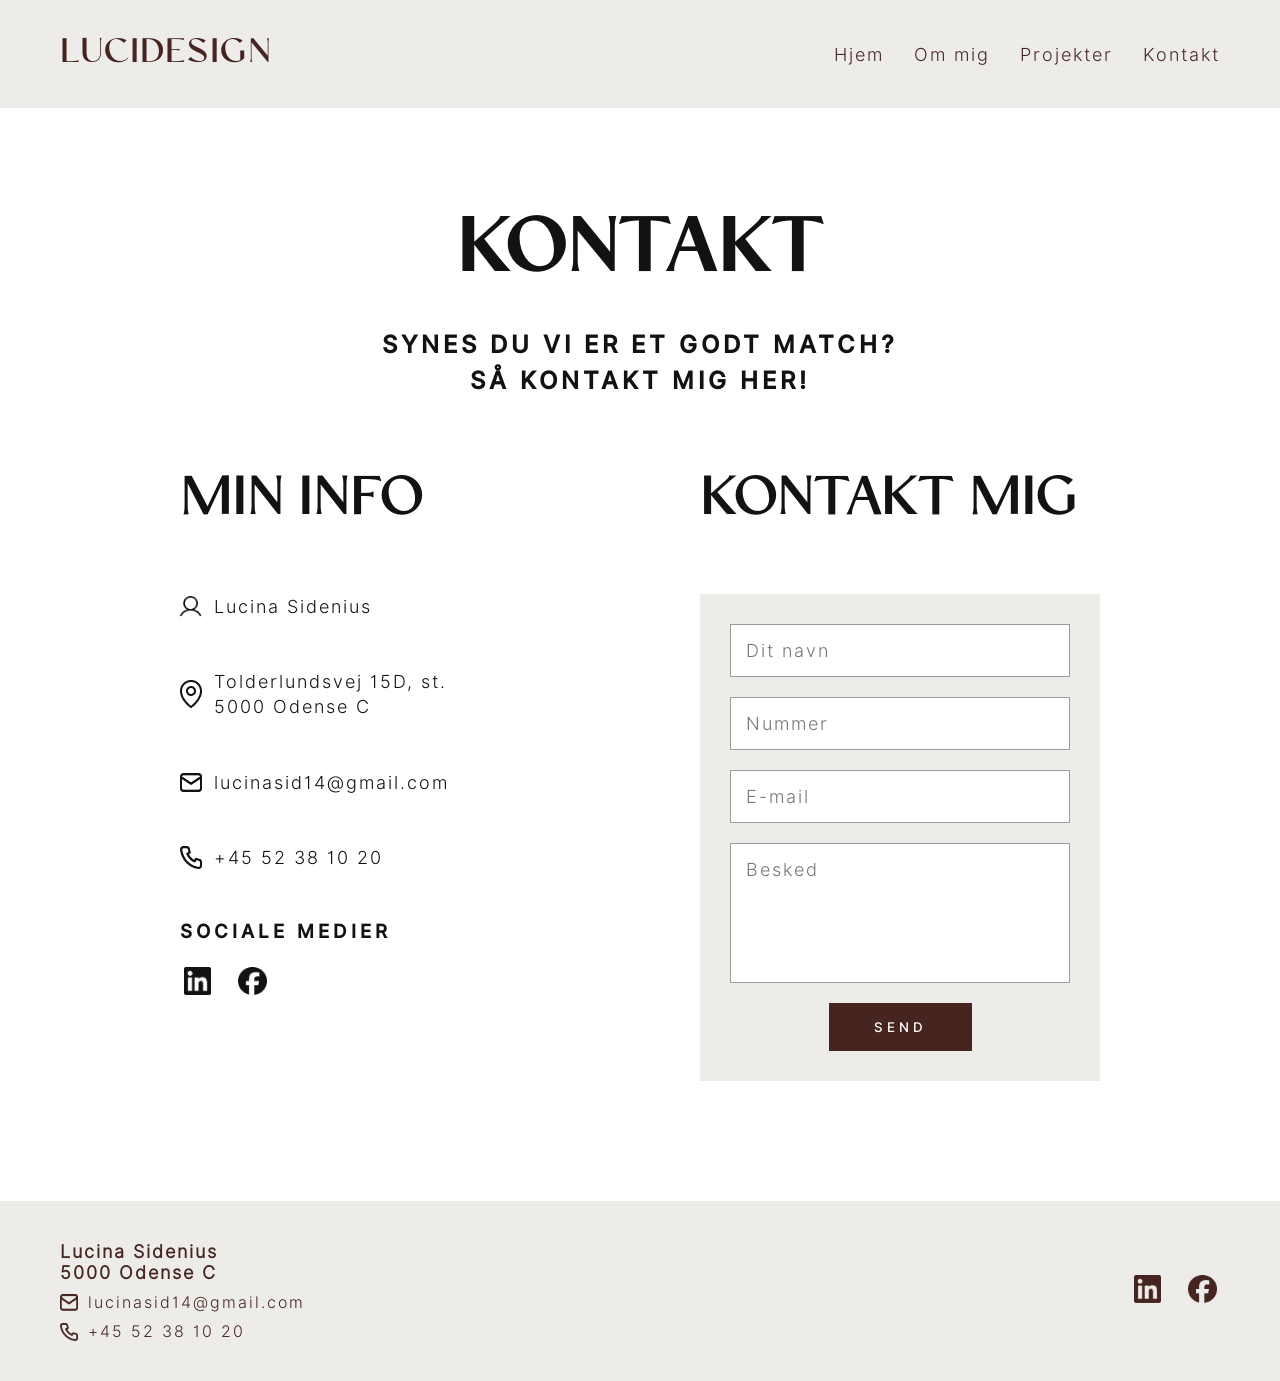
==== kontakt.html @ e4382f4a "1. change" ====
<!DOCTYPE html>
<html lang="en">
<head>
    <meta charset="UTF-8">
    <meta name="viewport" content="width=device-width, initial-scale=1.0">
    <title>Lucidesign</title>
    <link rel="stylesheet" href="style.css">
</head>
<body>
    <header>
        <nav>
            <a href="index.html" class="logo">LUCIDESIGN</a>

            <ul>
                <li><a href="index.html">Hjem</a></li>
                <li><a href="ommig.html">Om mig</a></li>
                <li><a href="projekter.html">Projekter</a></li>
                <li><a href="kontakt.html">Kontakt</a></li>
            </ul>
        </nav>
    </header>

    <section class="contact-page">
        <h1>KONTAKT</h1>
        <h2>SYNES DU VI ER ET GODT MATCH?<br>SÅ KONTAKT MIG HER!</h2>

        <div class="contact-container">
            <div class="contact-left">
                <h2>MIN INFO</h2>
                 <div class="info-block">
                
                <p class="contact-info_1">
                    <img src="ikoner/person.png" alt="Person ikon">  
                    Lucina Sidenius
                </p>

                <p class="contact-info_1">
                    <img src="ikoner/lokation.png" alt="lokation ikon">
                    Tolderlundsvej 15D, st.<br>
                    5000 Odense C
                </p>

                <p class="contact-info_1">
                    <img src="ikoner/mailsort.png" alt="Mail ikon">
                    lucinasid14@gmail.com
                </p>

                <p class="contact-info_1">
                    <img src="ikoner/tlfsort.png" alt="Telefon ikon">
                    +45 52 38 10 20
                </p>
            </div>

            <h3 class="social-title">SOCIALE MEDIER</h3>

            <div class="socials">
                <a href="https://www.linkedin.com/in/lucina-sidenius-3572bb222/" target="_blank">
                    <img src="ikoner/insort.png" alt="in ikon">
                </a>

                <a href="https://www.facebook.com/profile.php?id=100013432217667" target="_blank">
                    <img src="ikoner/fbsort.png" alt="fb ikon">
                </a>
            </div>

        </div>

        <div class="contact-right">

            <h2>KONTAKT MIG</h2>

            <form class="contact-form">

                <input type="text" placeholder="Dit navn">

                <input type="text" placeholder="Nummer">

                <input type="email" placeholder="E-mail">

                <textarea placeholder="Besked"></textarea>

                <button type="submit">SEND</button>

            </form>

        </div>

        </div>
    </section>

     <footer>
        <div>
            <h2>Lucina Sidenius</h2>
            <h2>5000 Odense C</h2>
            
           <p class="contact-info">
    <img src="ikoner/mail.png" alt="Mail ikon">
    lucinasid14@gmail.com
</p>

<p class="contact-info">
    <img src="ikoner/tlf.png" alt="Telefon ikon">
    +45 52 38 10 20
</p>
        </div>

<div class="socials">
    <a href="https://www.linkedin.com/in/lucina-sidenius-3572bb222/" target="_blank">
        <img src="ikoner/linkedin.png" alt="LinkedIn">
    </a>

    <a href="https://www.facebook.com/profile.php?id=100013432217667" target="_blank">
        <img src="ikoner/facebook.png" alt="FaceBook">
    </a>
</div>
</footer>


</body>
</html>
---- style.css ----
@font-face {
    font-family: "Conso Medium";
    src: url(Conso/OTF/Conso-Medium.otf);
}

@font-face {
    font-family: "Conso Regular";
    src: url(Conso/OTF/Conso-Regular.otf);
}


@font-face {
    font-family: "Inter Medium";
    src: url(inter/Inter-Medium.otf);
}

@font-face {
    font-family: "Inter Light";
    src: url(inter/Inter-Light-BETA.otf);
}

* {
    margin: 0;
    padding: 0;
    box-sizing: border-box;
}

body {
    font-family: "Inter Light";
    background-color: white;
    color: #121212;
}

nav {
    display: flex;
    justify-content: space-between; /*logoet ryger til venstre og menuen til højre*/
    align-items: center;
    padding: 20px 60px;
    background-color: #edece8;

    position: fixed;
    top: 0;
    width: 100%;
    z-index: 1000;
}

.logo {
    font-family: "Conso Medium";
    font-size: 32px;
    color: #462521;
    text-decoration: none;
    letter-spacing: 0.5px;
}

.logo:hover {
    border-bottom: none;
}

nav ul {
    display: flex;
    list-style: none;
    gap: 30px; /*afstand mellem menupunkterne*/
}

nav a {
    text-decoration: none;
    color: #462521;
    font-size: 18px;
    letter-spacing: 2px;
}

nav ul a:hover {
    border-bottom: 1px solid #462521;
}

.hero {
    height: 100vh; /*90% af skærmens højde*/
    background-image: url("hero.jpg");
    background-size: cover; /*billedet fylder hele sektionen*/
    background-position: center;
    display: flex;
    justify-content: center;
    align-items: center;
    text-align: center;
}

.hero-text h1 {
    font-size: 70px;
    font-family: "Conso Medium";
}

.hero-text h2 {
    font-size: 24px;
    margin-bottom: 50px;
    font-family: "Inter Medium";
    letter-spacing: 4px;
}

.btn {
    display: inline-block;
    background-color: #462521;
    color: white;
    padding: 15px 40px;
    text-decoration: none;
    font-family: "Inter Medium";
    letter-spacing: 4px;
}

.btn:hover {
    background-color: #2f1919;
}

.home-preview {
    background-color: white;
    display: flex;
    justify-content: center;
    align-items: center;
    gap: 100px;
    padding: 120px 80px;
}

.home-text {
    max-width: 430px;
}

.home-text h2 {
    font-size: 50px;
    margin-bottom: 40px;
    font-family: "Conso Regular";
    line-height: 1;
}

.home-text p {
    line-height: 1.7;
    margin-bottom: 50px;
    letter-spacing: 1px;
    font-size: 18px;
}

.home-image img {
    width: 350px;
    height: 420px;
    object-fit: cover;
}

.projects {
    background-color: #e8f6fb;
    padding: 90px 80px 140px;
}

.projects h2 {
    text-align: center;
    font-family: "Conso Medium";
    font-size: 50px;
    margin-bottom: 60px;
}

.project-grid {
    display: grid;
    grid-template-columns: repeat(3, 1fr);
    gap: 30px;
    background-color: #e8f6fb;
}

.project-card {
    background-color: white;
    padding: 10px;
    transition:
        transform 0.35s cubic-bezier(0.22, 1, 0.36, 1),
        box-shadow 0.35s cubic-bezier(0.22, 1, 0.36, 1);
}

.project-card img {
    width: 400px;
    height: 400px;
    display: block;
    object-fit: cover;
}

.project-card p {
    font-family: "Inter Medium";
    margin-top: 10px;
    letter-spacing: 2px;
    font-size: 24px;
}

.project-card:hover {
    transform: scale(1.03);
    box-shadow: 0 18px 32px rgba(0, 0, 0, 0.28)
}

footer {
    background-color: #edece8;
    padding: 40px 60px;
    display: flex;
    justify-content: space-between;
    align-items: center;
    letter-spacing: 2px;
    color: #462521;
}

footer h2 {
    font-size: 18px;
}

.contact-info {
    display: flex;
    align-items: center;
    gap: 10px;
    margin-top: 10px;
}

.contact-info img {
    width: 18px;
    height: 18px;
    object-fit: contain;
}

.socials {
    display: flex;
    gap: 20px;
}

.socials img {
    width: 28px;
    height: 28px;
    object-fit: contain;
}

.about-page {
    background-color: white;
    padding: 140px 80px 100px;
}

.page-title {
    font-family: "Conso Medium";
    font-size: 70px;
    text-align: center;
    margin: 40px 0 120px 0;
}

.about-section {
    display: flex;
    align-items: center;
    justify-content: center;
    gap: 80px;
    margin-bottom: 100px;
}

.reverse {
    flex-direction: row-reverse;
}

.about-text {
    max-width: 420px;
}

.about-text h2 {
    font-size: 50px;
    font-family: "Conso Regular";
    margin-bottom: 30px;
    line-height: 1;
}

.about-text p {
    font-size: 18px;
    line-height: 1.7;
    letter-spacing: 1px;
}

.about-image img {
    width: 380px;
    height: 475px;
    object-fit: cover;
}

.skills {
    background-color: #edece8;
    padding: 90px 80px 140px;
    text-align: center;
}

.skills h2 {
    font-family: "Conso Medium";
    font-size: 50px;
    color: #462521;
}

.skills-text {
    font-family: "Inter Medium";
    font-size: 24px;
    letter-spacing: 4px;
    line-height: 1.5;
    text-align: center;
    color: #462521;
    margin-bottom: 50px;
}

.skills-grid {
    display: grid;
    grid-template-columns: repeat(4, 120px);
    justify-content: center;
    gap: 50px;
}

.skills-grid img {
    width: 100px;
    height: 100px;
    object-fit: contain;
}

.contact-section {
    background-color: #e8f6fb;
    padding: 90px 80px 140px;
    text-align: center;
}

.contact-section h2 {
    font-family: "Conso Medium";
    font-size: 50px;
}

.contact-section p {
    font-family: "Inter Medium";
    font-size: 24px;
    letter-spacing: 4px;
    line-height: 1.5;
    text-align: center;
    color: #121212;
    margin-bottom: 50px;
}

.project-page {
    background-color: white;
    padding: 180px 60px 100px;
}

.project-page h1 {
    font-family: "Conso Medium";
    font-size: 70px;
    color: #121212;
    text-align: center;
}

.project-page p {
    font-family: "Inter Medium";
    font-size: 24px;
    letter-spacing: 4px;
    line-height: 1.5;
    text-align: center;
    color: #121212;
    margin-bottom: 50px;
}

.project-card_1 {
    background-color: white;
    padding: 10px;
    display: flex;
    flex-direction: column;
    height: 100%;
    transition:
        transform 0.35s cubic-bezier(0.22, 1, 0.36, 1),
        box-shadow 0.35s cubic-bezier(0.22, 1, 0.36, 1);
}

.project-card_1:hover {
    transform: scale(1.03);
    box-shadow: 0 18px 32px rgba(0, 0, 0, 0.28)
}

.project-card_1 img {
    width: 400px;
    height: 400px;
    display: block;
    object-fit: cover;
}

.project-card_1 h2 {
    font-family: "Inter Medium";
    font-size: 24px;
    margin-top: 10px;
    margin-bottom: 1px;
    letter-spacing: 2px;
    text-align: left;
}

.project-card_1 p {
    font-family: "Inter Light";
    margin-top: 10px;
    margin-bottom: 30px;
    letter-spacing: 1px;
    text-align: left;
    font-size: 18px;
    gap: 15px;
}

.project-btn {
    align-self: center;
    margin-top: auto;
    display: inline-block;
    text-decoration: none;
    border: 1px solid #462521;
    color: #462521;
    padding: 15px 35px;
    font-family: "Inter Medium";
    letter-spacing: 4px;
    margin-bottom: 30px;
}

.project-btn:hover {
    background-color: #462521;
    color: white;
}


.contact-page {
    padding: 180px 80px 120px;
    background-color: white;
}

.contact-page h1 {
    font-family: "Conso Medium";
    font-size: 70px;
    text-align: center;
}

.contact-page > h2 {
   font-family: "Inter Medium";
    font-size: 24px;
    letter-spacing: 4px;
    line-height: 1.5;
    text-align: center;
    color: #121212;
    margin-bottom: 50px; 
}

.contact-intro {
    text-align: center;
    font-family: "Inter Medium";
    letter-spacing: 4px;
    line-height: 1.5;
    margin-bottom: 100px;
}

.contact-container {
    display: flex;
    justify-content: center;
    gap: 120px;
    align-items: flex-start;
}

.contact-left,
.contact-right {
    width: 400px;
}

.contact-left p {
    font-family: "Inter Light";
    letter-spacing: 2px;
    text-align: left;
    font-size: 18px;
    line-height: 1.4;
}

.contact-left h2,
.contact-right h2 {
    font-family: "Conso Regular";
    font-size: 50px;
    margin-bottom: 40px;
}

.info-block {
    display: flex;
    flex-direction: column;
    gap: 50px;
}

.contact-info_1 {
    display: flex;
    align-items: center;
    gap: 12px;
}

.contact-info_1 img {
    width: 22px;
}

.social-title {
    margin-top: 50px;
    margin-bottom: 25px;
    letter-spacing: 4px;
    font-family: "Inter Medium";
}

.socials {
    display: flex;
    gap: 20px;
}

.socials img {
    width: 35px;
}

.contact-form {
    background-color: #edece8;
    padding: 30px;
    display: flex;
    flex-direction: column;
    gap: 20px;
}

.contact-form input,
.contact-form textarea {
    padding: 15px;
    border: 1px solid #999;
    font-family: "Inter Light";
    font-size: 18px;
    letter-spacing: 2px;
    background-color: white;
}

.contact-form textarea {
    height: 140px;
    resize: none;
}

.contact-form button {
    background-color: #462521;
    color: white;
    border: none;
    padding: 16px 45px;
    font-family: "Inter Medium";
    letter-spacing: 4px;
    cursor: pointer;
    width: fit-content;
    align-self: center;
}

.contact-form button:hover {
    background-color: #2f1919;
}

@media (max-width: 768px) {

    nav {
        padding: 20px;
        flex-direction: column;
        gap: 20px;
    }

    nav ul {
        gap: 15px;
        flex-wrap: wrap;
        justify-content: center;
    }

    .hero {
    background-position: 30% center;
}

    .hero-text h1,
    .page-title,
    .project-page h1,
    .contact-page h1 {
        font-size: 40px;
    }

    .about-text h2,
    .contact-left h2,
    .contact-right h2,
    .skills h2,
    .projects > h2,
    .contact-subtitle h2,
    .home-text h2,
    .contact-section h2 {
        font-size: 30px !important;
    }


    .hero-text h2,
    .skills-text,
    .contact-page h2,
    .project-page p,
    .contact-section p {
        font-size: 18px;
        letter-spacing: 2px;
    }

    .project-card_1 h2,
    .project-card p {
    font-size: 20px;
}

    .home-preview,
    .about-section,
    .contact-container {
        flex-direction: column;
        text-align: center;
    }

    .home-text,
    .about-text,
    .contact-left,
    .contact-right {
        max-width: 100%;
        width: 100%;
    }

    .project-grid {
        grid-template-columns: 1fr;
    }

    .project-card img,
    .project-card_1 img,
    .about-image img,
    .home-image img {
        width: 100%;
        height: 300px;
        object-fit: cover;
    }

    .skills-grid {
        grid-template-columns: repeat(4, 70px);
        justify-content: center;
        gap: 15px;
    }

    .skills-grid img {
        width: 75px;
        height: 75px;
        object-fit: contain;
    }

    footer {
        flex-direction: column;
        gap: 30px;
        text-align: center;
    }

    .contact-info {
        justify-content: center;
    }

    .contact-info_1 {
        justify-content: center;
    }

    .socials {
        justify-content: center;
    }


    .projects,
    .about-page,
    .contact-page,
    .project-page,
    .skills,
    .contact-section {
        padding-left: 25px;
        padding-right: 25px;
    }

    .contact-form {
        width: 100%;
    }

    .home-text p,
    .about-text p,
    .contact-left p {
    font-size: 16px;
    line-height: 1.6;
    letter-spacing: 1px;
}
}
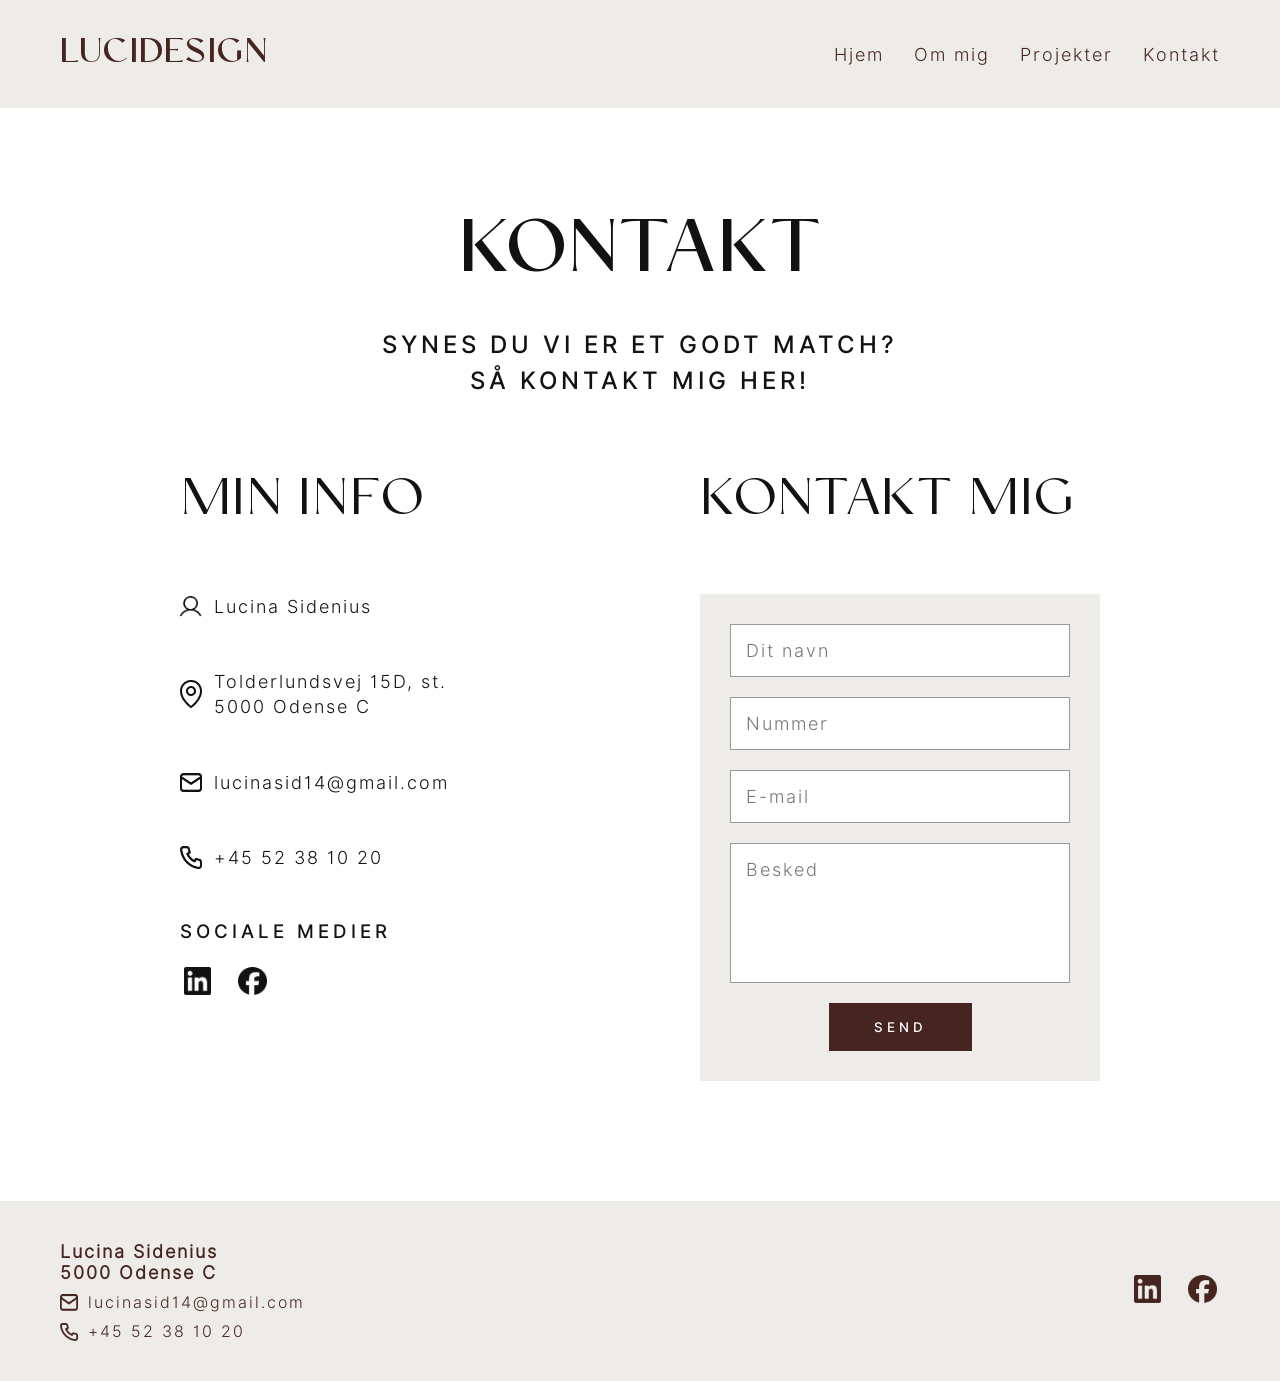
==== commit 801ed7c4: "billeder" ====
--- a/kontakt.html
+++ b/kontakt.html
@@ -20,6 +20,7 @@
         </nav>
     </header>
 
+    <main>
     <section class="contact-page">
         <h1>KONTAKT</h1>
         <h2>SYNES DU VI ER ET GODT MATCH?<br>SÅ KONTAKT MIG HER!</h2>
@@ -87,6 +88,7 @@
 
         </div>
     </section>
+    </main>
 
      <footer>
         <div>
--- a/style.css
+++ b/style.css
@@ -1,22 +1,29 @@
 @font-face {
     font-family: "Conso Medium";
-    src: url(Conso/OTF/Conso-Medium.otf);
+    src: url(Conso/WOFF2/Conso\ Medium.woff2);
+    font-weight: 500;
 }
 
 @font-face {
     font-family: "Conso Regular";
-    src: url(Conso/OTF/Conso-Regular.otf);
+    src: url(Conso/WOFF2/Conso\ Regular.woff2);
+    font-weight: 400;
 }
 
 
 @font-face {
     font-family: "Inter Medium";
     src: url(inter/Inter-Medium.otf);
+    font-weight: 500;
 }
 
 @font-face {
     font-family: "Inter Light";
     src: url(inter/Inter-Light-BETA.otf);
+}
+
+html {
+    scroll-behavior: smooth;
 }
 
 * {
@@ -46,6 +53,7 @@
 
 .logo {
     font-family: "Conso Medium";
+    font-weight: 500;
     font-size: 32px;
     color: #462521;
     text-decoration: none;
@@ -82,11 +90,13 @@
     justify-content: center;
     align-items: center;
     text-align: center;
+    position: relative;
 }
 
 .hero-text h1 {
     font-size: 70px;
     font-family: "Conso Medium";
+    font-weight: 500;
 }
 
 .hero-text h2 {
@@ -94,6 +104,7 @@
     margin-bottom: 50px;
     font-family: "Inter Medium";
     letter-spacing: 4px;
+    font-weight: 500;
 }
 
 .btn {
@@ -103,11 +114,33 @@
     padding: 15px 40px;
     text-decoration: none;
     font-family: "Inter Medium";
+    font-weight: 500;
     letter-spacing: 4px;
 }
 
 .btn:hover {
     background-color: #2f1919;
+}
+
+.scroll-arrow {
+    position: absolute;
+    bottom: 40px;
+    left: 50%;
+    transform: translateX(-50%);
+    font-size: 40px;
+    text-decoration: none;
+    color: #ffffff;
+    animation: bounce 1.8s infinite;
+}
+
+@keyframes bounce {
+    0%, 100% {
+        transform: translateX(-50%) translateY(0);
+    }
+
+    50% {
+        transform: translateX(-50%) translateY(10px);
+    }
 }
 
 .home-preview {
@@ -127,6 +160,7 @@
     font-size: 50px;
     margin-bottom: 40px;
     font-family: "Conso Regular";
+    font-weight: 400;
     line-height: 1;
 }
 
@@ -151,6 +185,7 @@
 .projects h2 {
     text-align: center;
     font-family: "Conso Medium";
+    font-weight: 500;
     font-size: 50px;
     margin-bottom: 60px;
 }
@@ -179,8 +214,9 @@
 
 .project-card p {
     font-family: "Inter Medium";
+    font-weight: 500;
     margin-top: 10px;
-    letter-spacing: 2px;
+    letter-spacing: 4px;
     font-size: 24px;
 }
 
@@ -234,6 +270,7 @@
 
 .page-title {
     font-family: "Conso Medium";
+    font-weight: 500;
     font-size: 70px;
     text-align: center;
     margin: 40px 0 120px 0;
@@ -258,6 +295,7 @@
 .about-text h2 {
     font-size: 50px;
     font-family: "Conso Regular";
+    font-weight: 400;
     margin-bottom: 30px;
     line-height: 1;
 }
@@ -282,12 +320,14 @@
 
 .skills h2 {
     font-family: "Conso Medium";
+    font-weight: 500;
     font-size: 50px;
     color: #462521;
 }
 
 .skills-text {
     font-family: "Inter Medium";
+    font-weight: 500;
     font-size: 24px;
     letter-spacing: 4px;
     line-height: 1.5;
@@ -317,11 +357,13 @@
 
 .contact-section h2 {
     font-family: "Conso Medium";
+    font-weight: 500;
     font-size: 50px;
 }
 
 .contact-section p {
     font-family: "Inter Medium";
+    font-weight: 500;
     font-size: 24px;
     letter-spacing: 4px;
     line-height: 1.5;
@@ -337,6 +379,7 @@
 
 .project-page h1 {
     font-family: "Conso Medium";
+    font-weight: 500;
     font-size: 70px;
     color: #121212;
     text-align: center;
@@ -344,6 +387,7 @@
 
 .project-page p {
     font-family: "Inter Medium";
+    font-weight: 500;
     font-size: 24px;
     letter-spacing: 4px;
     line-height: 1.5;
@@ -377,10 +421,11 @@
 
 .project-card_1 h2 {
     font-family: "Inter Medium";
+    font-weight: 500;
     font-size: 24px;
     margin-top: 10px;
     margin-bottom: 1px;
-    letter-spacing: 2px;
+    letter-spacing: 4px;
     text-align: left;
 }
 
@@ -403,6 +448,7 @@
     color: #462521;
     padding: 15px 35px;
     font-family: "Inter Medium";
+    font-weight: 500;
     letter-spacing: 4px;
     margin-bottom: 30px;
 }
@@ -412,6 +458,161 @@
     color: white;
 }
 
+ .popup {
+    position: fixed; /*popuppen ligger ovenpå hele siden*/
+    inset: 0; /*popuppen fylder hele skærmen*/
+    width: 100vw;
+    height: 100vh;
+    background: rgba(0,0,0,0.75); /*mørk gennemsigtig baggrund*/
+    display: flex;
+    justify-content: center;
+    align-items: center;
+    opacity: 0; /*popup usynlig indtil man trykker på læs mere*/
+    visibility: hidden; /*popuppen kan ikke klikkes på*/
+    transition: 0.3s; /*pop uppen fader blødt ind*/
+    z-index: 99999; /*virker kun med position og er en pritoritering for hvor langt fremme på siden den er*/
+    overflow-y: auto; /*scroller vises kun hvis nødvendigt fx hvis popuppen bliver for høj*/
+    padding: 30px;
+}
+
+.popup:target {
+    opacity: 1;
+    visibility: visible; /*nu bliver pop uppen synlig hvis man klikker på læs mere*/ 
+}
+
+.popup:target {
+    opacity: 1;
+    visibility: visible;
+}
+
+
+.background-popup {
+    position: relative; /*Position: relative bruges til at skabe et referencepunkt for elementer med position: absolute. I min popup bruger jeg det, så luk-knappen kan placeres korrekt inde i popup-boksen.*/
+    background: #ffffff;
+    width: 48vw;
+    max-width: 900px;
+    padding: 22px;
+}
+
+
+.close-btn {
+    position: absolute; /*placeres ift referencepunktet*/
+    top: 18px;
+    right: 18px;
+    width: 46px;
+    height: 46px;
+    background: white;
+    border-radius: 50%;
+    display: flex;
+    justify-content: center;
+    align-items: center;
+    text-decoration: none;
+    color: #121212;
+    font-size: 34px;
+    line-height: 1;
+    z-index: 999999;
+}
+
+.slider {
+    position: relative;
+    overflow: hidden;
+    width: 100%;
+}
+
+.slider-track {
+    display: flex;
+    transition: transform 0.4s ease;
+}
+
+.slider-track img {
+    width: 100%; /*fylder hele sliderens bredde*/
+    flex-shrink: 0; /*billedet må ikke krympe*/
+    max-height: 68vh; /* må maks fylde 68% af skærmens højde*/
+    object-fit: contain; /*hele billedet skal kunne ses uden at blive beskåret*/
+}
+
+.slider-btn {
+    position: absolute; /*pilen placeres ovenpå slideren*/
+    top: 50%; /*pilen starter midt på slideren lodret*/
+    transform: translateY(-50%); /*flytter pilen lidt op så den centrere præcist*/
+    background: transparent;
+    border: none;
+    color: #ffffff;
+    font-size: 70px;
+    font-weight: 300;
+    font-family: "Inter Light";
+    cursor: pointer; /*bliver en hånd ved hover*/
+    z-index: 10; /*pilen ligger ovenpå billederne*/
+    transition: opacity 0.3s ease;
+    line-height: 1;
+}
+
+.slider-btn:hover {
+    opacity: 0.5;
+}
+
+.prev {
+    left: 10px;
+}
+
+.next {
+    right: 10px;
+}
+
+.popup-collage {
+    width: 100%;
+    max-height: 68vh;
+    object-fit: contain;
+    display: block;
+    margin: 0 auto 18px auto; 
+}
+
+
+.popup-text {
+    padding-top: 18px;
+}
+
+.popup-text h2 {
+    font-family: "Inter Medium";
+    font-weight: 500;
+    font-size: 24px;
+    letter-spacing: 4px;
+    margin-bottom: 10px;
+}
+
+.popup-text p {
+    font-family: "Inter Light";
+    font-size: 18px;
+    line-height: 1.6;
+    letter-spacing: 1px;
+}
+
+.popup-video { /*containeren omkring videoen*/
+    display: flex;
+    justify-content: center;
+}
+
+.popup-video video { /*min mp 4 video*/
+    width: 100%;
+    max-width: 1000px;
+    max-height: 75vh;
+    display: block;
+    object-fit: contain;
+    border-radius: 10px;
+}
+
+.video-popup {
+    width: 70vw;
+    max-width: 1200px;
+}
+
+.popup-video iframe { /*reel*/
+    width: 320px;
+    height: 570px;
+    border: none;
+    overflow: hidden;
+}
+
 
 .contact-page {
     padding: 180px 80px 120px;
@@ -420,12 +621,14 @@
 
 .contact-page h1 {
     font-family: "Conso Medium";
+    font-weight: 500;
     font-size: 70px;
     text-align: center;
 }
 
 .contact-page > h2 {
    font-family: "Inter Medium";
+   font-weight: 500;
     font-size: 24px;
     letter-spacing: 4px;
     line-height: 1.5;
@@ -437,6 +640,7 @@
 .contact-intro {
     text-align: center;
     font-family: "Inter Medium";
+    font-weight: 500;
     letter-spacing: 4px;
     line-height: 1.5;
     margin-bottom: 100px;
@@ -465,6 +669,7 @@
 .contact-left h2,
 .contact-right h2 {
     font-family: "Conso Regular";
+    font-weight: 400;
     font-size: 50px;
     margin-bottom: 40px;
 }
@@ -490,6 +695,7 @@
     margin-bottom: 25px;
     letter-spacing: 4px;
     font-family: "Inter Medium";
+    font-weight: 500;
 }
 
 .socials {
@@ -530,6 +736,7 @@
     border: none;
     padding: 16px 45px;
     font-family: "Inter Medium";
+    font-weight: 500;
     letter-spacing: 4px;
     cursor: pointer;
     width: fit-content;
@@ -556,14 +763,30 @@
 
     .hero {
     background-position: 30% center;
-}
-
-    .hero-text h1,
+    padding: 0 20px;
+}
+
     .page-title,
     .project-page h1,
     .contact-page h1 {
         font-size: 40px;
     }
+
+    .hero-text {
+        max-width: 100%;
+        padding: 0 10px;
+    }
+
+    .hero-text h1 {
+        font-size: 34px;
+        line-height: 1.1;
+    }
+
+    .hero-text h2 {
+        font-size: 16px;
+        line-height: 1.4;
+    }
+
 
     .about-text h2,
     .contact-left h2,
@@ -577,7 +800,6 @@
     }
 
 
-    .hero-text h2,
     .skills-text,
     .contact-page h2,
     .project-page p,
@@ -671,4 +893,153 @@
     line-height: 1.6;
     letter-spacing: 1px;
 }
-}
+
+  .popup {
+    padding: 16px;
+    }
+
+    .background-popup {
+        width: 90vw;
+        max-height: 85vh;
+        overflow-y: auto;
+        padding: 18px;
+}
+
+    .popup-collage {
+        max-height: none;
+    }
+
+   .popup-text h2 {
+    font-size: 16px;
+    letter-spacing: 4px;
+    margin-bottom: 10px;
+}
+
+.popup-text p {
+    font-size: 13px;
+    line-height: 1.5;
+    letter-spacing: 1px;
+}
+
+    .close-btn {
+        font-size: 32px;
+    }
+
+    .popup-video iframe {
+        width: 240px;
+        height: 430px;
+}
+}
+
+@media (min-width: 768px) and (max-width: 1023px) {
+
+    .project-grid {
+        grid-template-columns: repeat(2, 1fr);
+    }
+
+    .project-card img,
+    .project-card_1 img {
+        width: 100%;
+        height: 300px;
+    }
+
+    .home-preview,
+    .about-section,
+    .contact-container {
+        gap: 40px;
+        padding: 80px 40px;
+    }
+
+    .hero-text h1 {
+        font-size: 55px;
+    }
+
+    .hero-text h2 {
+        font-size: 20px;
+    }
+
+    nav {
+        padding: 20px 40px;
+    }
+
+   .home-preview,
+    .about-section,
+    .contact-container {
+        flex-direction: column;
+        align-items: center;
+        text-align: center;
+        gap: 50px;
+    }
+
+    .about-section {
+    margin-bottom: 10px;
+}
+
+    .home-text,
+    .about-text,
+    .contact-left,
+    .contact-right {
+        width: 100%;
+        max-width: 700px;
+    }
+
+    .contact-info,
+    .contact-info_1,
+    .socials {
+        justify-content: center;
+    }
+
+    
+    .contact-left p {
+        text-align: center;
+    }
+
+    footer {
+    flex-direction: column;
+    align-items: center;
+    text-align: center;
+    gap: 25px;
+}
+
+.contact-info img {
+    display: block;
+}
+
+.background-popup {
+    width: 82vw;
+    max-width: 900px;
+    padding: 24px;
+}
+
+.video-popup {
+    width: 82vw;
+     max-width: 1000px;
+}
+
+.popup-collage {
+    width: 100%;
+    max-height: 60vh;
+    object-fit: contain;
+}
+
+.popup-video video {
+    width: 100%;
+    max-width: 700px;
+    max-height: 60vh;
+}
+
+.popup-video iframe {
+    width: 300px;
+    height: 540px;
+}
+
+.popup-text h2 {
+    font-size: 22px;
+    letter-spacing: 4px;
+}
+
+.popup-text p {
+    font-size: 16px;
+    line-height: 1.6;
+}
+}
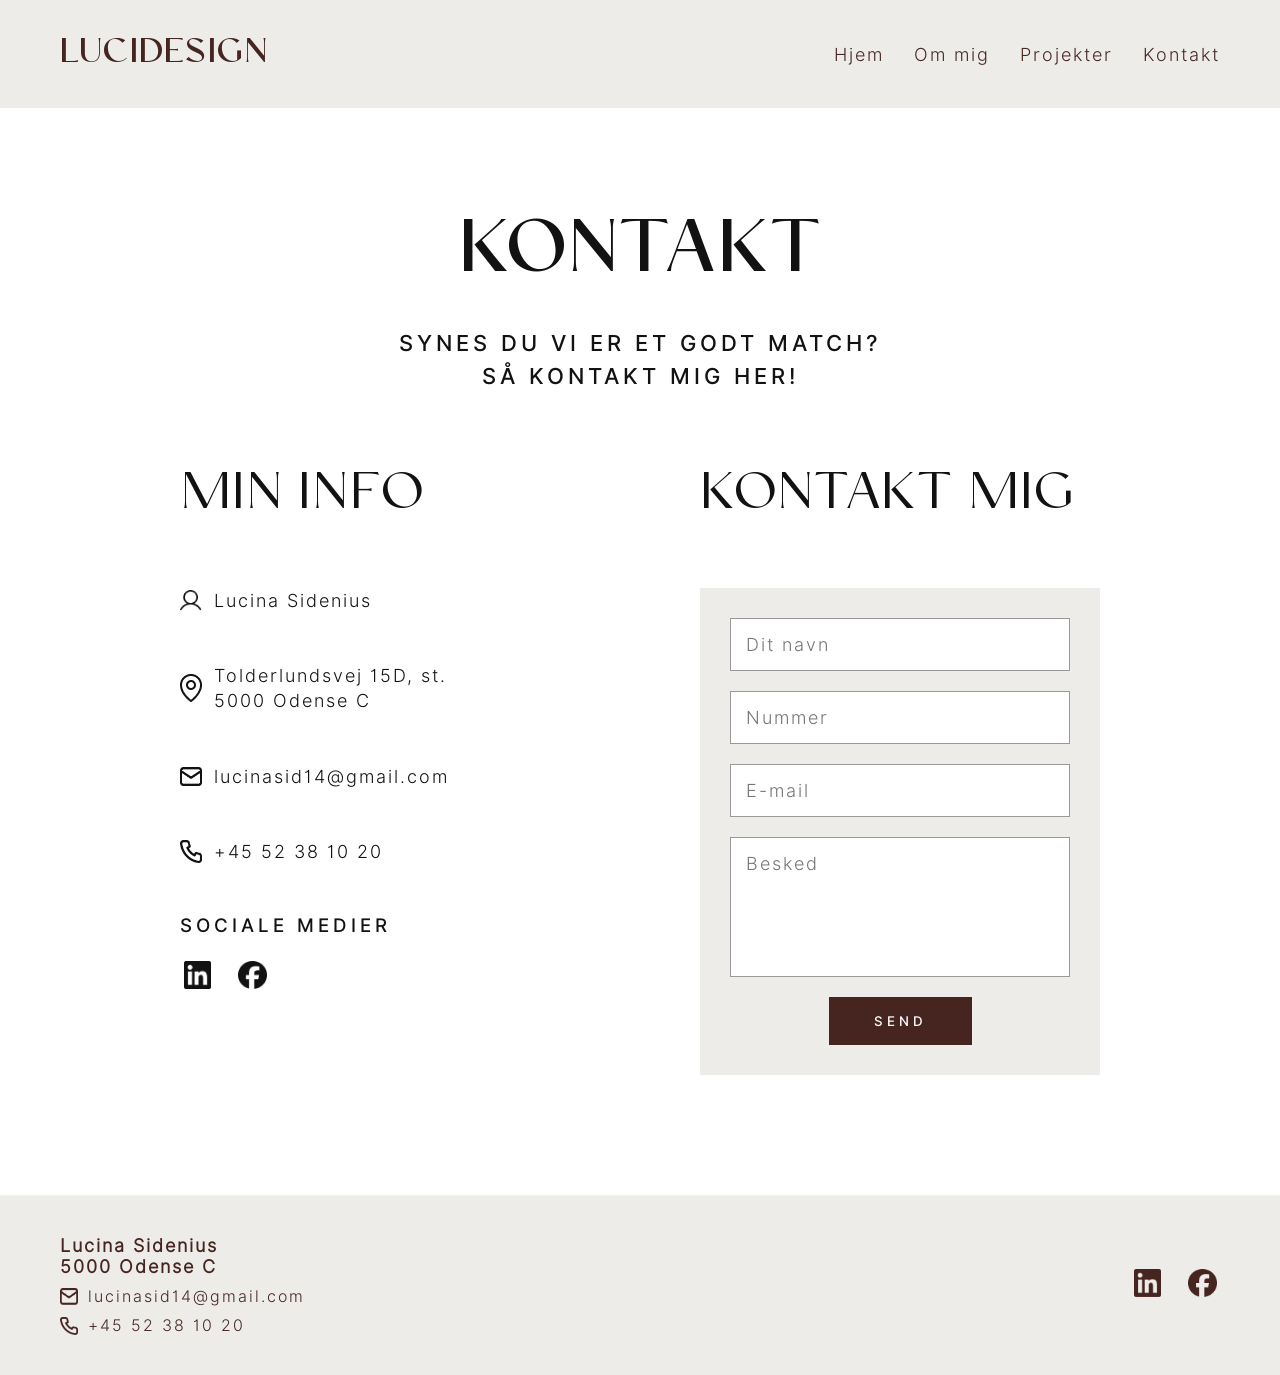
==== commit 5a9db661: "da" ====
--- a/kontakt.html
+++ b/kontakt.html
@@ -1,5 +1,5 @@
 <!DOCTYPE html>
-<html lang="en">
+<html lang="da">
 <head>
     <meta charset="UTF-8">
     <meta name="viewport" content="width=device-width, initial-scale=1.0">
@@ -9,7 +9,7 @@
 <body>
     <header>
         <nav>
-            <a href="index.html" class="logo">LUCIDESIGN</a>
+            <a href="index.html" class="header__logo">LUCIDESIGN</a>
 
             <ul>
                 <li><a href="index.html">Hjem</a></li>
@@ -21,40 +21,40 @@
     </header>
 
     <main>
-    <section class="contact-page">
+    <section class="contact">
         <h1>KONTAKT</h1>
         <h2>SYNES DU VI ER ET GODT MATCH?<br>SÅ KONTAKT MIG HER!</h2>
 
-        <div class="contact-container">
-            <div class="contact-left">
+        <div class="contact__container">
+            <div class="contact__info">
                 <h2>MIN INFO</h2>
-                 <div class="info-block">
+                 <div class="contact__info-block">
                 
-                <p class="contact-info_1">
+                <p class="contact__item">
                     <img src="ikoner/person.png" alt="Person ikon">  
                     Lucina Sidenius
                 </p>
 
-                <p class="contact-info_1">
+                <p class="contact__item">
                     <img src="ikoner/lokation.png" alt="lokation ikon">
                     Tolderlundsvej 15D, st.<br>
                     5000 Odense C
                 </p>
 
-                <p class="contact-info_1">
+                <p class="contact__item">
                     <img src="ikoner/mailsort.png" alt="Mail ikon">
                     lucinasid14@gmail.com
                 </p>
 
-                <p class="contact-info_1">
+                <p class="contact__item">
                     <img src="ikoner/tlfsort.png" alt="Telefon ikon">
                     +45 52 38 10 20
                 </p>
             </div>
 
-            <h3 class="social-title">SOCIALE MEDIER</h3>
+            <h3 class="contact__social-title">SOCIALE MEDIER</h3>
 
-            <div class="socials">
+            <div class="footer__socials">
                 <a href="https://www.linkedin.com/in/lucina-sidenius-3572bb222/" target="_blank">
                     <img src="ikoner/insort.png" alt="in ikon">
                 </a>
@@ -66,11 +66,11 @@
 
         </div>
 
-        <div class="contact-right">
+        <div class="contact__form-wrapper">
 
             <h2>KONTAKT MIG</h2>
 
-            <form class="contact-form">
+            <form class="contact__form">
 
                 <input type="text" placeholder="Dit navn">
 
@@ -95,18 +95,18 @@
             <h2>Lucina Sidenius</h2>
             <h2>5000 Odense C</h2>
             
-           <p class="contact-info">
+           <p class="footer__contact-info">
     <img src="ikoner/mail.png" alt="Mail ikon">
     lucinasid14@gmail.com
 </p>
 
-<p class="contact-info">
+<p class="footer__contact-info">
     <img src="ikoner/tlf.png" alt="Telefon ikon">
     +45 52 38 10 20
 </p>
         </div>
 
-<div class="socials">
+<div class="footer__socials">
     <a href="https://www.linkedin.com/in/lucina-sidenius-3572bb222/" target="_blank">
         <img src="ikoner/linkedin.png" alt="LinkedIn">
     </a>
--- a/style.css
+++ b/style.css
@@ -51,7 +51,7 @@
     z-index: 1000;
 }
 
-.logo {
+.header__logo {
     font-family: "Conso Medium";
     font-weight: 500;
     font-size: 32px;
@@ -60,7 +60,7 @@
     letter-spacing: 0.5px;
 }
 
-.logo:hover {
+.header__logo:hover {
     border-bottom: none;
 }
 
@@ -93,13 +93,13 @@
     position: relative;
 }
 
-.hero-text h1 {
+.hero__content h1 {
     font-size: 70px;
     font-family: "Conso Medium";
     font-weight: 500;
 }
 
-.hero-text h2 {
+.hero__content h2 {
     font-size: 24px;
     margin-bottom: 50px;
     font-family: "Inter Medium";
@@ -107,7 +107,7 @@
     font-weight: 500;
 }
 
-.btn {
+.button {
     display: inline-block;
     background-color: #462521;
     color: white;
@@ -118,11 +118,11 @@
     letter-spacing: 4px;
 }
 
-.btn:hover {
+.button:hover {
     background-color: #2f1919;
 }
 
-.scroll-arrow {
+.hero__scroll-arrow {
     position: absolute;
     bottom: 40px;
     left: 50%;
@@ -143,7 +143,7 @@
     }
 }
 
-.home-preview {
+.intro {
     background-color: white;
     display: flex;
     justify-content: center;
@@ -152,11 +152,11 @@
     padding: 120px 80px;
 }
 
-.home-text {
+.intro__content {
     max-width: 430px;
 }
 
-.home-text h2 {
+.intro__content h2 {
     font-size: 50px;
     margin-bottom: 40px;
     font-family: "Conso Regular";
@@ -164,14 +164,14 @@
     line-height: 1;
 }
 
-.home-text p {
+.intro__content p {
     line-height: 1.7;
     margin-bottom: 50px;
     letter-spacing: 1px;
     font-size: 18px;
 }
 
-.home-image img {
+.intro__image img {
     width: 350px;
     height: 420px;
     object-fit: cover;
@@ -182,7 +182,7 @@
     padding: 90px 80px 140px;
 }
 
-.projects h2 {
+.projects > h2 {
     text-align: center;
     font-family: "Conso Medium";
     font-weight: 500;
@@ -190,14 +190,14 @@
     margin-bottom: 60px;
 }
 
-.project-grid {
+.projects__grid {
     display: grid;
     grid-template-columns: repeat(3, 1fr);
     gap: 30px;
     background-color: #e8f6fb;
 }
 
-.project-card {
+.projects__card {
     background-color: white;
     padding: 10px;
     transition:
@@ -205,22 +205,22 @@
         box-shadow 0.35s cubic-bezier(0.22, 1, 0.36, 1);
 }
 
-.project-card img {
+.projects__card img {
     width: 400px;
     height: 400px;
     display: block;
     object-fit: cover;
 }
 
-.project-card p {
+.projects__card p {
     font-family: "Inter Medium";
     font-weight: 500;
     margin-top: 10px;
     letter-spacing: 4px;
-    font-size: 24px;
-}
-
-.project-card:hover {
+    font-size: 22px;
+}
+
+.projects__card:hover {
     transform: scale(1.03);
     box-shadow: 0 18px 32px rgba(0, 0, 0, 0.28)
 }
@@ -239,36 +239,36 @@
     font-size: 18px;
 }
 
-.contact-info {
+.footer__contact-info {
     display: flex;
     align-items: center;
     gap: 10px;
     margin-top: 10px;
 }
 
-.contact-info img {
+.footer__contact-info img {
     width: 18px;
     height: 18px;
     object-fit: contain;
 }
 
-.socials {
+.footer__socials {
     display: flex;
     gap: 20px;
 }
 
-.socials img {
+.footer__socials img {
     width: 28px;
     height: 28px;
     object-fit: contain;
 }
 
-.about-page {
+.about {
     background-color: white;
     padding: 140px 80px 100px;
 }
 
-.page-title {
+.about__title {
     font-family: "Conso Medium";
     font-weight: 500;
     font-size: 70px;
@@ -276,7 +276,7 @@
     margin: 40px 0 120px 0;
 }
 
-.about-section {
+.about__section {
     display: flex;
     align-items: center;
     justify-content: center;
@@ -284,15 +284,15 @@
     margin-bottom: 100px;
 }
 
-.reverse {
+.about__section--reverse {
     flex-direction: row-reverse;
 }
 
-.about-text {
+.about__text {
     max-width: 420px;
 }
 
-.about-text h2 {
+.about__text h2 {
     font-size: 50px;
     font-family: "Conso Regular";
     font-weight: 400;
@@ -300,13 +300,13 @@
     line-height: 1;
 }
 
-.about-text p {
+.about__text p {
     font-size: 18px;
     line-height: 1.7;
     letter-spacing: 1px;
 }
 
-.about-image img {
+.about__image img {
     width: 380px;
     height: 475px;
     object-fit: cover;
@@ -325,10 +325,10 @@
     color: #462521;
 }
 
-.skills-text {
-    font-family: "Inter Medium";
-    font-weight: 500;
-    font-size: 24px;
+.skills__text {
+    font-family: "Inter Medium";
+    font-weight: 500;
+    font-size: 22px;
     letter-spacing: 4px;
     line-height: 1.5;
     text-align: center;
@@ -336,35 +336,35 @@
     margin-bottom: 50px;
 }
 
-.skills-grid {
+.skills__grid {
     display: grid;
     grid-template-columns: repeat(4, 120px);
     justify-content: center;
     gap: 50px;
 }
 
-.skills-grid img {
+.skills__grid img {
     width: 100px;
     height: 100px;
     object-fit: contain;
 }
 
-.contact-section {
+.contact-cta {
     background-color: #e8f6fb;
     padding: 90px 80px 140px;
     text-align: center;
 }
 
-.contact-section h2 {
+.contact-cta h2 {
     font-family: "Conso Medium";
     font-weight: 500;
     font-size: 50px;
 }
 
-.contact-section p {
-    font-family: "Inter Medium";
-    font-weight: 500;
-    font-size: 24px;
+.contact-cta p {
+    font-family: "Inter Medium";
+    font-weight: 500;
+    font-size: 22px;
     letter-spacing: 4px;
     line-height: 1.5;
     text-align: center;
@@ -372,12 +372,12 @@
     margin-bottom: 50px;
 }
 
-.project-page {
+.projects-page {
     background-color: white;
     padding: 180px 60px 100px;
 }
 
-.project-page h1 {
+.projects-page h1 {
     font-family: "Conso Medium";
     font-weight: 500;
     font-size: 70px;
@@ -385,10 +385,10 @@
     text-align: center;
 }
 
-.project-page p {
-    font-family: "Inter Medium";
-    font-weight: 500;
-    font-size: 24px;
+.projects-page p {
+    font-family: "Inter Medium";
+    font-weight: 500;
+    font-size: 22px;
     letter-spacing: 4px;
     line-height: 1.5;
     text-align: center;
@@ -396,7 +396,7 @@
     margin-bottom: 50px;
 }
 
-.project-card_1 {
+.projects__card--detailed {
     background-color: white;
     padding: 10px;
     display: flex;
@@ -407,29 +407,29 @@
         box-shadow 0.35s cubic-bezier(0.22, 1, 0.36, 1);
 }
 
-.project-card_1:hover {
+.projects__card--detailed:hover {
     transform: scale(1.03);
     box-shadow: 0 18px 32px rgba(0, 0, 0, 0.28)
 }
 
-.project-card_1 img {
+.projects__card--detailed img {
     width: 400px;
     height: 400px;
     display: block;
     object-fit: cover;
 }
 
-.project-card_1 h2 {
-    font-family: "Inter Medium";
-    font-weight: 500;
-    font-size: 24px;
+.projects__card--detailed h2 {
+    font-family: "Inter Medium";
+    font-weight: 500;
+    font-size: 22px;
     margin-top: 10px;
     margin-bottom: 1px;
     letter-spacing: 4px;
     text-align: left;
 }
 
-.project-card_1 p {
+.projects__card--detailed p {
     font-family: "Inter Light";
     margin-top: 10px;
     margin-bottom: 30px;
@@ -439,7 +439,7 @@
     gap: 15px;
 }
 
-.project-btn {
+.projects__button {
     align-self: center;
     margin-top: auto;
     display: inline-block;
@@ -453,7 +453,7 @@
     margin-bottom: 30px;
 }
 
-.project-btn:hover {
+.projects__button:hover {
     background-color: #462521;
     color: white;
 }
@@ -486,16 +486,16 @@
 }
 
 
-.background-popup {
+.popup__content {
     position: relative; /*Position: relative bruges til at skabe et referencepunkt for elementer med position: absolute. I min popup bruger jeg det, så luk-knappen kan placeres korrekt inde i popup-boksen.*/
     background: #ffffff;
-    width: 48vw;
+    width: 60vw;
     max-width: 900px;
     padding: 22px;
 }
 
 
-.close-btn {
+.popup__close {
     position: absolute; /*placeres ift referencepunktet*/
     top: 18px;
     right: 18px;
@@ -519,19 +519,19 @@
     width: 100%;
 }
 
-.slider-track {
+.slider__track {
     display: flex;
     transition: transform 0.4s ease;
 }
 
-.slider-track img {
+.slider__track img {
     width: 100%; /*fylder hele sliderens bredde*/
     flex-shrink: 0; /*billedet må ikke krympe*/
     max-height: 68vh; /* må maks fylde 68% af skærmens højde*/
     object-fit: contain; /*hele billedet skal kunne ses uden at blive beskåret*/
 }
 
-.slider-btn {
+.slider__button {
     position: absolute; /*pilen placeres ovenpå slideren*/
     top: 50%; /*pilen starter midt på slideren lodret*/
     transform: translateY(-50%); /*flytter pilen lidt op så den centrere præcist*/
@@ -547,19 +547,19 @@
     line-height: 1;
 }
 
-.slider-btn:hover {
+.slider__button:hover {
     opacity: 0.5;
 }
 
-.prev {
+.slider__button--prev {
     left: 10px;
 }
 
-.next {
+.slider__button--next {
     right: 10px;
 }
 
-.popup-collage {
+.popup__image {
     width: 100%;
     max-height: 68vh;
     object-fit: contain;
@@ -568,31 +568,31 @@
 }
 
 
-.popup-text {
+.popup__text {
     padding-top: 18px;
 }
 
-.popup-text h2 {
-    font-family: "Inter Medium";
-    font-weight: 500;
-    font-size: 24px;
+.popup__text h2 {
+    font-family: "Inter Medium";
+    font-weight: 500;
+    font-size: 22px;
     letter-spacing: 4px;
     margin-bottom: 10px;
 }
 
-.popup-text p {
+.popup__text p {
     font-family: "Inter Light";
     font-size: 18px;
     line-height: 1.6;
     letter-spacing: 1px;
 }
 
-.popup-video { /*containeren omkring videoen*/
+.popup__video { /*containeren omkring videoen*/
     display: flex;
     justify-content: center;
 }
 
-.popup-video video { /*min mp 4 video*/
+.popup__video video { /*min mp 4 video*/
     width: 100%;
     max-width: 1000px;
     max-height: 75vh;
@@ -601,12 +601,12 @@
     border-radius: 10px;
 }
 
-.video-popup {
+.popup__content--video {
     width: 70vw;
     max-width: 1200px;
 }
 
-.popup-video iframe { /*reel*/
+.popup__video iframe { /*reel*/
     width: 320px;
     height: 570px;
     border: none;
@@ -614,22 +614,22 @@
 }
 
 
-.contact-page {
+.contact {
     padding: 180px 80px 120px;
     background-color: white;
 }
 
-.contact-page h1 {
+.contact h1 {
     font-family: "Conso Medium";
     font-weight: 500;
     font-size: 70px;
     text-align: center;
 }
 
-.contact-page > h2 {
+.contact > h2 {
    font-family: "Inter Medium";
    font-weight: 500;
-    font-size: 24px;
+    font-size: 22px;
     letter-spacing: 4px;
     line-height: 1.5;
     text-align: center;
@@ -637,28 +637,20 @@
     margin-bottom: 50px; 
 }
 
-.contact-intro {
-    text-align: center;
-    font-family: "Inter Medium";
-    font-weight: 500;
-    letter-spacing: 4px;
-    line-height: 1.5;
-    margin-bottom: 100px;
-}
-
-.contact-container {
+
+.contact__container {
     display: flex;
     justify-content: center;
     gap: 120px;
     align-items: flex-start;
 }
 
-.contact-left,
-.contact-right {
+.contact__info,
+.contact__form-wrapper {
     width: 400px;
 }
 
-.contact-left p {
+.contact__info p {
     font-family: "Inter Light";
     letter-spacing: 2px;
     text-align: left;
@@ -666,31 +658,31 @@
     line-height: 1.4;
 }
 
-.contact-left h2,
-.contact-right h2 {
+.contact__info h2,
+.contact__form-wrapper h2 {
     font-family: "Conso Regular";
     font-weight: 400;
     font-size: 50px;
     margin-bottom: 40px;
 }
 
-.info-block {
+.contact__info-block {
     display: flex;
     flex-direction: column;
     gap: 50px;
 }
 
-.contact-info_1 {
+.contact__item {
     display: flex;
     align-items: center;
     gap: 12px;
 }
 
-.contact-info_1 img {
+.contact__item img {
     width: 22px;
 }
 
-.social-title {
+.contact__social-title {
     margin-top: 50px;
     margin-bottom: 25px;
     letter-spacing: 4px;
@@ -698,16 +690,16 @@
     font-weight: 500;
 }
 
-.socials {
+.footer__socials {
     display: flex;
     gap: 20px;
 }
 
-.socials img {
+.footer__socials img {
     width: 35px;
 }
 
-.contact-form {
+.contact__form {
     background-color: #edece8;
     padding: 30px;
     display: flex;
@@ -715,8 +707,8 @@
     gap: 20px;
 }
 
-.contact-form input,
-.contact-form textarea {
+.contact__form input,
+.contact__form textarea {
     padding: 15px;
     border: 1px solid #999;
     font-family: "Inter Light";
@@ -725,12 +717,12 @@
     background-color: white;
 }
 
-.contact-form textarea {
+.contact__form textarea {
     height: 140px;
     resize: none;
 }
 
-.contact-form button {
+.contact__form button {
     background-color: #462521;
     color: white;
     border: none;
@@ -743,7 +735,7 @@
     align-self: center;
 }
 
-.contact-form button:hover {
+.contact__form button:hover {
     background-color: #2f1919;
 }
 
@@ -766,88 +758,87 @@
     padding: 0 20px;
 }
 
-    .page-title,
-    .project-page h1,
-    .contact-page h1 {
+    .about__title,
+    .projects-page h1,
+    .contact h1 {
         font-size: 40px;
     }
 
-    .hero-text {
+    .hero__content {
         max-width: 100%;
         padding: 0 10px;
     }
 
-    .hero-text h1 {
+    .hero__content h1 {
         font-size: 34px;
         line-height: 1.1;
     }
 
-    .hero-text h2 {
+    .hero__content h2 {
         font-size: 16px;
         line-height: 1.4;
     }
 
 
-    .about-text h2,
-    .contact-left h2,
-    .contact-right h2,
+    .about__text h2,
+    .contact__info h2,
+    .contact__form-wrapper h2,
     .skills h2,
     .projects > h2,
-    .contact-subtitle h2,
-    .home-text h2,
-    .contact-section h2 {
+    .intro__content h2,
+    .contact-cta h2 {
         font-size: 30px !important;
     }
 
 
-    .skills-text,
-    .contact-page h2,
-    .project-page p,
-    .contact-section p {
+    .skills__text,
+    .contact h2,
+    .projects-page p,
+    .contact-cta p {
         font-size: 18px;
         letter-spacing: 2px;
     }
 
-    .project-card_1 h2,
-    .project-card p {
+    .projects__card--detailed h2,
+    .projects__card p {
     font-size: 20px;
 }
 
-    .home-preview,
-    .about-section,
-    .contact-container {
+    .intro,
+    .about__section,
+    .contact__container {
         flex-direction: column;
         text-align: center;
     }
 
-    .home-text,
-    .about-text,
-    .contact-left,
-    .contact-right {
+    .intro__content,
+    .about__text,
+    .contact__info,
+    .contact__form-wrapper {
         max-width: 100%;
         width: 100%;
     }
 
-    .project-grid {
+    .projects__grid {
         grid-template-columns: 1fr;
     }
 
-    .project-card img,
-    .project-card_1 img,
-    .about-image img,
-    .home-image img {
+    .projects__card img,
+    .projects__card--detailed img,
+    .about__image img,
+    .intro__image img {
         width: 100%;
         height: 300px;
         object-fit: cover;
     }
 
-    .skills-grid {
+    .skills__grid {
         grid-template-columns: repeat(4, 70px);
         justify-content: center;
         gap: 15px;
     }
 
-    .skills-grid img {
+    .skills__grid img {
         width: 75px;
         height: 75px;
         object-fit: contain;
@@ -859,36 +850,36 @@
         text-align: center;
     }
 
-    .contact-info {
+    .footer__contact-info {
         justify-content: center;
     }
 
-    .contact-info_1 {
+    .contact__item {
         justify-content: center;
     }
 
-    .socials {
+    .footer__socials {
         justify-content: center;
     }
 
 
     .projects,
-    .about-page,
-    .contact-page,
-    .project-page,
+    .about,
+    .contact,
+    .projects-page,
     .skills,
-    .contact-section {
+    .contact-cta {
         padding-left: 25px;
         padding-right: 25px;
     }
 
-    .contact-form {
+    .contact__form {
         width: 100%;
     }
 
-    .home-text p,
-    .about-text p,
-    .contact-left p {
+    .intro__content p,
+    .about__text p,
+    .contact__info p {
     font-size: 16px;
     line-height: 1.6;
     letter-spacing: 1px;
@@ -898,34 +889,34 @@
     padding: 16px;
     }
 
-    .background-popup {
+    .popup__content {
         width: 90vw;
         max-height: 85vh;
         overflow-y: auto;
         padding: 18px;
 }
 
-    .popup-collage {
+    .popup__image {
         max-height: none;
     }
 
-   .popup-text h2 {
+   .popup__text h2 {
     font-size: 16px;
     letter-spacing: 4px;
     margin-bottom: 10px;
 }
 
-.popup-text p {
+.popup__text p {
     font-size: 13px;
     line-height: 1.5;
     letter-spacing: 1px;
 }
 
-    .close-btn {
+    .popup__close {
         font-size: 32px;
     }
 
-    .popup-video iframe {
+    .popup__video iframe {
         width: 240px;
         height: 430px;
 }
@@ -933,28 +924,28 @@
 
 @media (min-width: 768px) and (max-width: 1023px) {
 
-    .project-grid {
+    .projects__grid {
         grid-template-columns: repeat(2, 1fr);
     }
 
-    .project-card img,
-    .project-card_1 img {
+    .projects__card img,
+    .projects__card--detailed img {
         width: 100%;
         height: 300px;
     }
 
-    .home-preview,
-    .about-section,
-    .contact-container {
+    .intro,
+    .about__section,
+    .contact__container {
         gap: 40px;
         padding: 80px 40px;
     }
 
-    .hero-text h1 {
+    .hero__content h1 {
         font-size: 55px;
     }
 
-    .hero-text h2 {
+    .hero__content h2 {
         font-size: 20px;
     }
 
@@ -962,35 +953,35 @@
         padding: 20px 40px;
     }
 
-   .home-preview,
-    .about-section,
-    .contact-container {
+   .intro,
+    .about__section,
+    .contact__container {
         flex-direction: column;
         align-items: center;
         text-align: center;
         gap: 50px;
     }
 
-    .about-section {
+    .about__section {
     margin-bottom: 10px;
 }
 
-    .home-text,
-    .about-text,
-    .contact-left,
-    .contact-right {
+    .intro__content,
+    .about__text,
+    .contact__info,
+    .contact__form-wrapper {
         width: 100%;
         max-width: 700px;
     }
 
-    .contact-info,
-    .contact-info_1,
-    .socials {
+    .footer__contact-info,
+    .contact__item,
+    .footer__socials {
         justify-content: center;
     }
 
     
-    .contact-left p {
+    .contact__info p {
         text-align: center;
     }
 
@@ -1001,44 +992,44 @@
     gap: 25px;
 }
 
-.contact-info img {
+.footer__contact-info img {
     display: block;
 }
 
-.background-popup {
+.popup__content {
     width: 82vw;
     max-width: 900px;
     padding: 24px;
 }
 
-.video-popup {
+.popup__content--video {
     width: 82vw;
      max-width: 1000px;
 }
 
-.popup-collage {
+.popup__image {
     width: 100%;
     max-height: 60vh;
     object-fit: contain;
 }
 
-.popup-video video {
+.popup__video video {
     width: 100%;
     max-width: 700px;
     max-height: 60vh;
 }
 
-.popup-video iframe {
+.popup__video iframe {
     width: 300px;
     height: 540px;
 }
 
-.popup-text h2 {
+.popup__text h2 {
     font-size: 22px;
     letter-spacing: 4px;
 }
 
-.popup-text p {
+.popup__text p {
     font-size: 16px;
     line-height: 1.6;
 }
